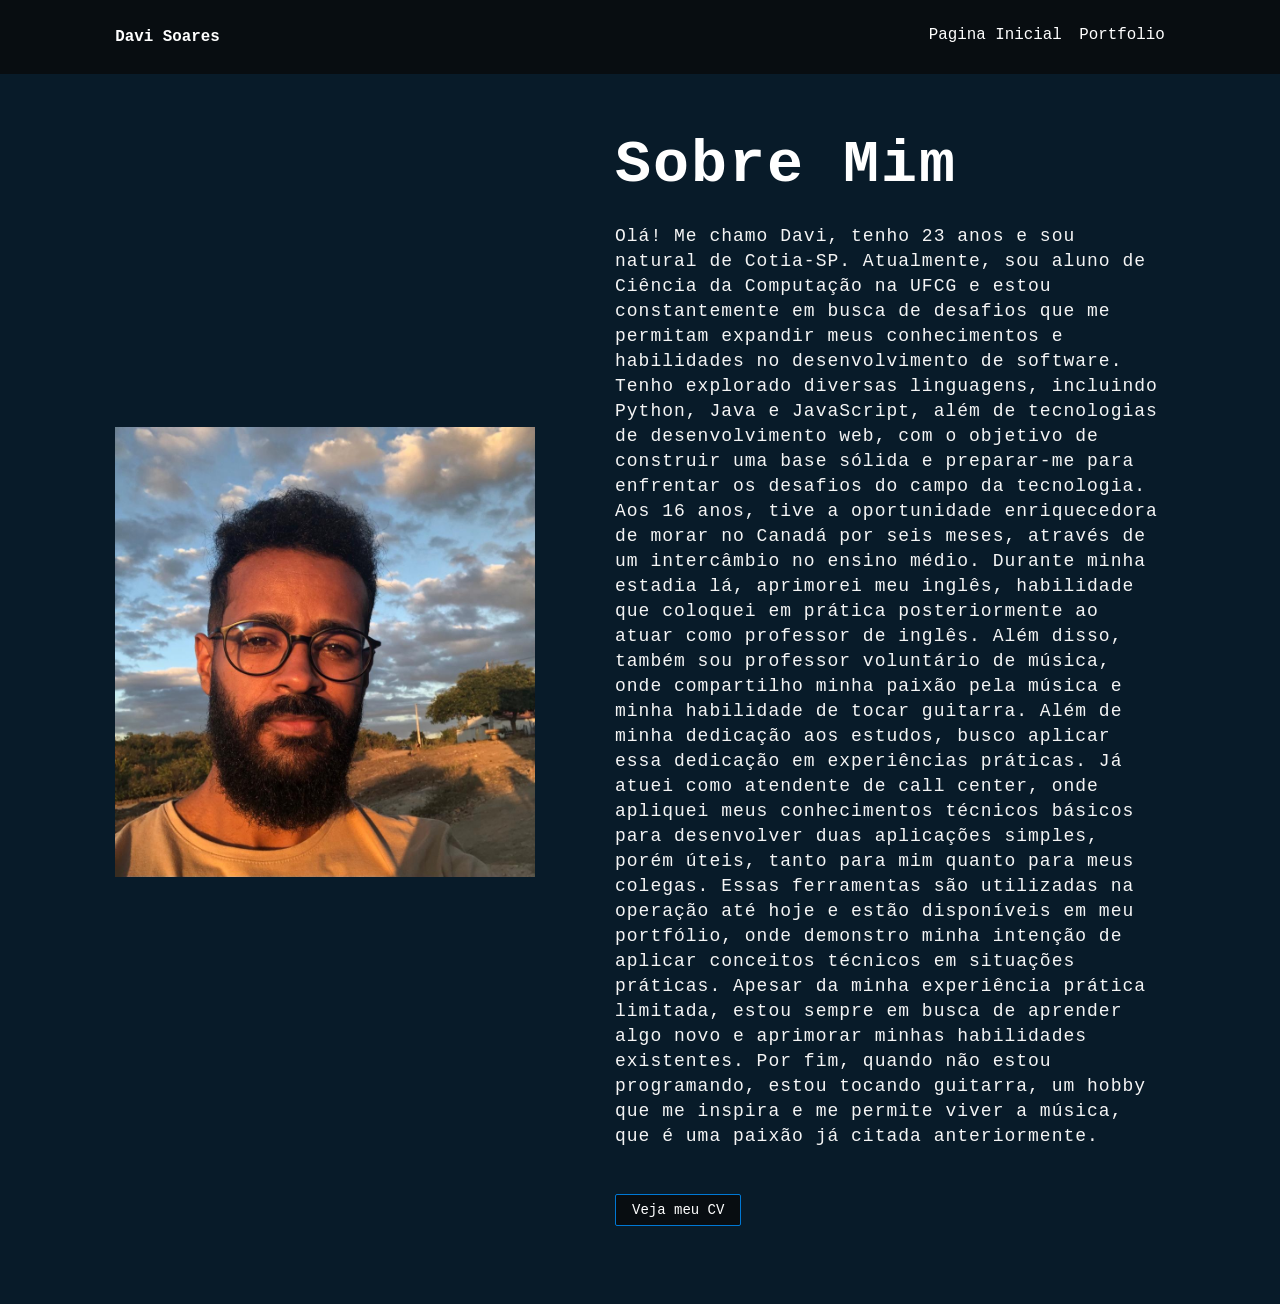
==== aboutme/aboutme.html @ b8b388c4 "Adição de files html com informações em inglês" ====
<!DOCTYPE html>
<html lang="pt-br">

<head>
    <meta charset="UTF-8">
    <meta name="viewport" content="width=device-width, initial-scale=1.0">
    <title>Davi Soares | Perfil</title>
    <link rel="stylesheet" href="aboutme.css">
    <link rel="preconnect" href="https://fonts.googleapis.com">
    <link href='https://unpkg.com/boxicons@2.1.4/css/boxicons.min.css' rel='stylesheet'>
</head>

<body>

    <header class="header">
        <a href="#personal" class="logo">Davi <span>Soares</span></a>
        <i class='bx bx-menu' id="menu-icon"></i>
        <nav class="navbar">
            <a href="../index.html">Pagina Inicial</a>
            <a href="../portfolio/portfolio.html">Portfolio</a>
        </nav>
    </header>

    <section class="profile">
        <div class="main">
            <img class="main-photo" src="Untitled.jpeg">
            <div class="profile-text">
                <h1>Sobre Mim</h1>
                <p>Olá! Me chamo Davi, tenho 23 anos e sou natural de Cotia-SP. Atualmente, sou aluno de Ciência da
                    Computação na UFCG e estou constantemente em busca de desafios que me permitam expandir meus
                    conhecimentos e habilidades no desenvolvimento de software. Tenho explorado diversas
                    linguagens, incluindo Python, Java e JavaScript, além de tecnologias de desenvolvimento web, com o
                    objetivo de construir uma base sólida e preparar-me para enfrentar os desafios do campo da
                    tecnologia.
                    Aos 16 anos, tive a oportunidade enriquecedora de morar no Canadá por seis meses, através de um
                    intercâmbio no ensino médio. Durante minha estadia lá, aprimorei meu inglês, habilidade que coloquei
                    em prática posteriormente ao atuar como professor de inglês. Além disso, também sou professor
                    voluntário de música, onde compartilho minha paixão pela música e minha habilidade de tocar
                    guitarra.
                    Além de minha dedicação aos estudos, busco aplicar essa dedicação em experiências práticas. Já atuei
                    como atendente de call
                    center, onde apliquei meus conhecimentos técnicos básicos para desenvolver duas aplicações
                    simples, porém úteis, tanto para mim quanto para meus colegas. Essas ferramentas são utilizadas na
                    operação até hoje e estão disponíveis em meu portfólio, onde demonstro minha intenção de aplicar
                    conceitos técnicos em situações práticas. Apesar da minha experiência prática limitada, estou
                    sempre em busca de aprender algo novo e aprimorar minhas habilidades existentes.
                    Por fim, quando não estou programando, estou tocando guitarra, um hobby que me inspira e me
                    permite viver a música, que é uma paixão já citada anteriormente.</p>

                <a href="https://drive.google.com/file/d/1RskADH64ZsdD-2j2eUOFaVzsk6uPOh6c/view?usp=sharing" download
                    target="_blank">
                    <button type="button">Veja meu CV</button>
                </a>

            </div>
        </div>
    </section>

    <script src="aboutme.js"></script>

</body>

</html>
---- aboutme/aboutme.css ----
* {
    padding: 0;
    margin: 0;
    font-family: "Roboto Mono", monospace;
    box-sizing: border-box;
}

html {
    font-size: 62.5%;
    overflow-x: hidden;
}

body {
    margin: 0;
    padding: 0;
}

.header {
    position: fixed;
    top: 0;
    left: 0;
    width: 100%;
    padding: 3rem 9%;
    background-color: #080d11;
    backdrop-filter: blur(10px);
    display: flex;
    justify-content: space-between;
    align-items: center;
    z-index: 100;
}

.navbar {
    display: flex;
}

.navbar a {
    font-size: 1.8rem;
    color: white;
    margin-left: 2rem;
    font-weight: 500;
    transition: 0.3s ease-in-out;
    border-bottom: 3px solid transparent;
    text-decoration: none;
}

.logo {
    font-size: 1.8rem;
    color: white;
    font-weight: bold;
    text-decoration: none;
}

.navbar a:hover,
.navbar a:active {
    color: #2a709e;
    border-bottom: 3px #2a709e;
}

#menu-icon {
    font-size: 3.6rem;
    color: #2a709e;
    display: none;
}

.profile {
    width: 100%;
    padding: 78px 0px;
    background-color: #081b29;
}

.profile img {
    height: auto;
    width: 420px;
}

.profile-text {
    width: 550px;
}

.main {
    width: 1130px;
    max-width: 95%;
    margin: 0 auto;
    display: flex;
    align-items: center;
    justify-content: space-around;
}

.profile-text {
    margin-top: 6rem;
}

.profile-text h1 {
    color: white;
    font-size: 60px;
    text-transform: capitalize;
    margin-bottom: 25px;
    letter-spacing: 2px;
}

.profile-text p {
    color: whitesmoke;
    letter-spacing: 1px;
    line-height: 25px;
    font-size: 18px;
    margin-bottom: 45px;
    max-width: 600px;
}

.profile-text button {
    display: inline-block;
    outline: 0;
    text-align: center;
    cursor: pointer;
    padding: 0px 16px;
    border-radius: 2px;
    min-width: 80px;
    height: 32px;
    background-color: #080d11;
    color: rgb(255, 255, 255);
    font-size: 14px;
    font-weight: 400;
    box-sizing: border-box;
    border: 1px solid rgb(0, 120, 212);
}

.profile-text button:hover {
    background-color: rgb(16, 110, 190);
    border: 1px solid rgb(16, 110, 190);
}

@media (max-width: 768px) {
    .main {
        flex-direction: column;
        align-items: center;
        padding: 2rem;
    }

    .profile img {
        margin-left: 0;
        margin-bottom: 1rem;
    }

    .profile img {
        width: 200px;
    }

    .profile-text h1 {
        font-size: 2rem;
        text-align: center;
        margin-bottom: 1rem;
    }

    .profile-text {
        max-width: 100%;
        text-align: center;
    }

    .profile-text p {
        font-size: 1.4rem;
        line-height: 1.4;
        margin-bottom: 1rem;
    }
}

@media (max-width: 1285px) {
    html {
        font-size: 55%;
    }
}

@media (max-width: 895px) {
    #menu-icon {
        display: block;
    }
}

@media (max-width: 991px) {
    .header {
        padding: 2rem 3%;
    }
}

@media (max-width: 895px) {
    #menu-icon {
        display: block;
    }

    .navbar {
        position: absolute;
        top: 100%;
        right: 0;
        width: 50%;
        padding: 1rem 3%;
        background-color: rgba(8, 13, 17, 0.8);
        border-bottom-left-radius: 2rem;
        border-left: 2px solid var(--main-color);
        border-bottom: 2px solid var(--main-color);
        display: none;
    }

    .navbar.active {
        display: flex;
        flex-direction: column;
    }

    .navbar a {
        display: block;
        font-size: 2rem;
        margin: 3rem 0;
        color: white;
        text-align: center;
    }
}
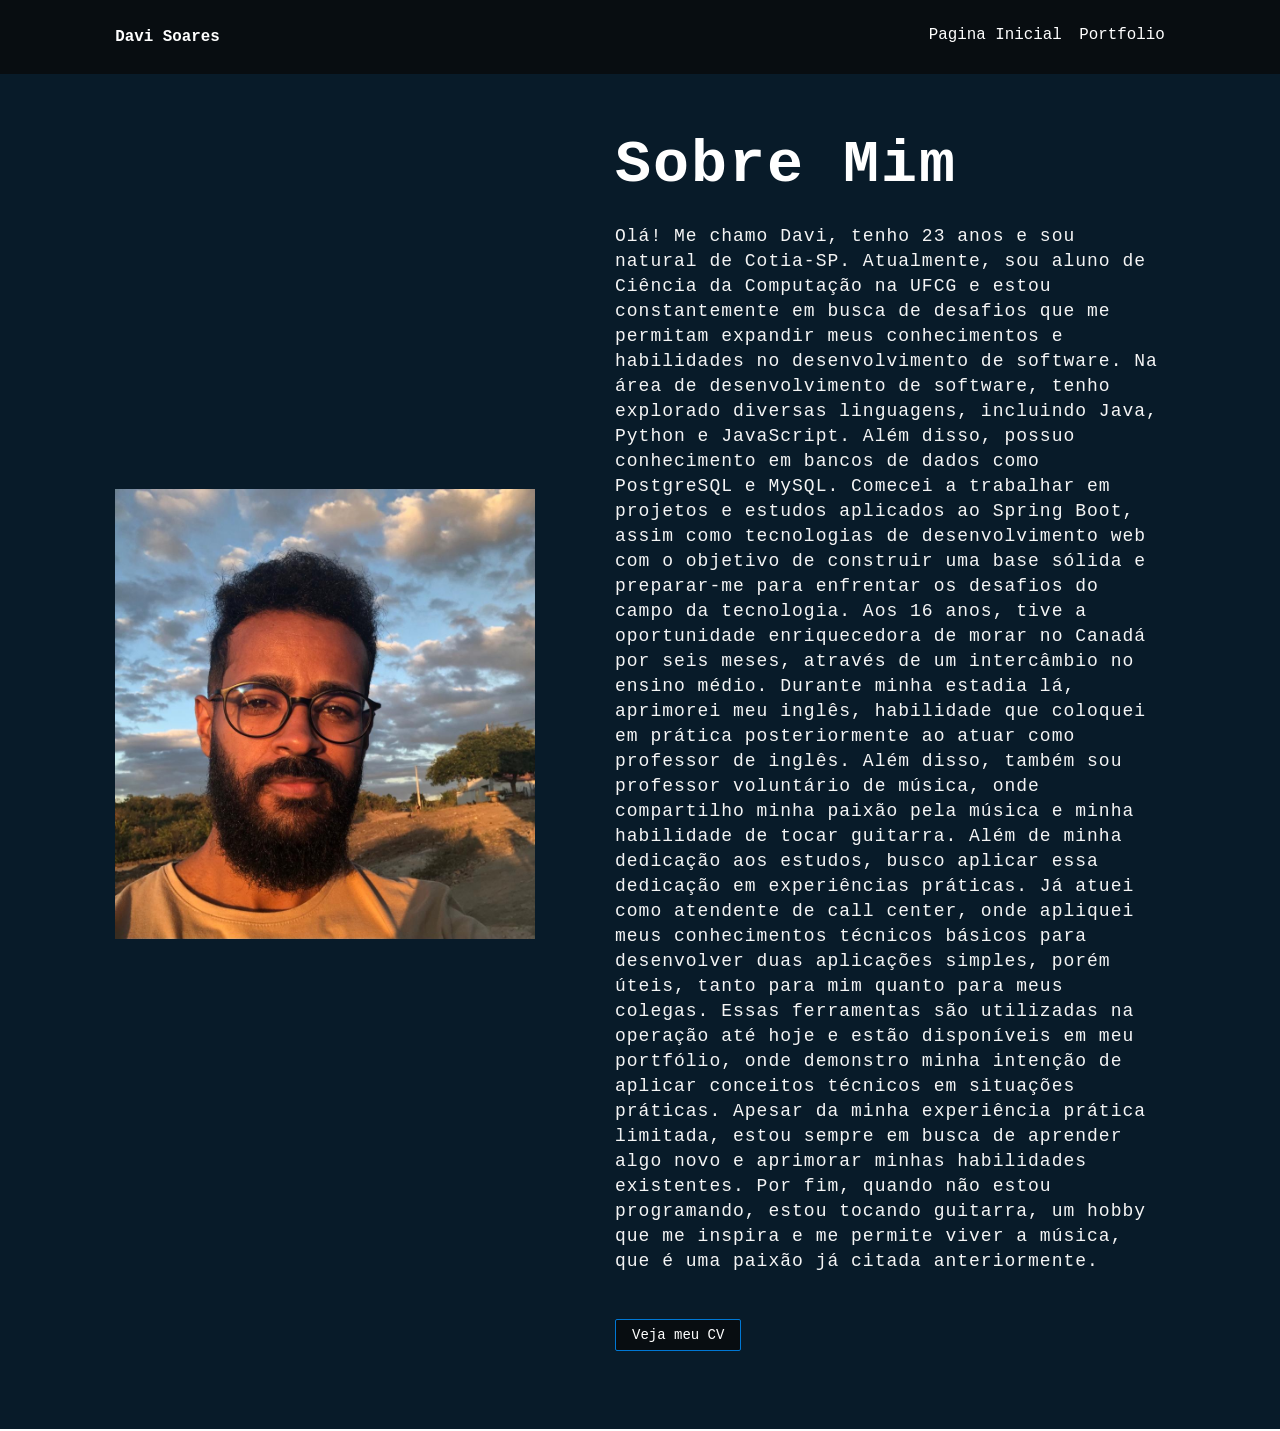
==== commit 0370b007: "Melhoria na descrição de alguns itens e textos" ====
--- a/aboutme/aboutme.html
+++ b/aboutme/aboutme.html
@@ -28,18 +28,17 @@
                 <h1>Sobre Mim</h1>
                 <p>Olá! Me chamo Davi, tenho 23 anos e sou natural de Cotia-SP. Atualmente, sou aluno de Ciência da
                     Computação na UFCG e estou constantemente em busca de desafios que me permitam expandir meus
-                    conhecimentos e habilidades no desenvolvimento de software. Tenho explorado diversas
-                    linguagens, incluindo Python, Java e JavaScript, além de tecnologias de desenvolvimento web, com o
-                    objetivo de construir uma base sólida e preparar-me para enfrentar os desafios do campo da
-                    tecnologia.
+                    conhecimentos e habilidades no desenvolvimento de software. Na área de desenvolvimento de software, tenho 
+                    explorado diversas linguagens, incluindo Java, Python e JavaScript. Além disso, possuo conhecimento em bancos de dados 
+                    como PostgreSQL e MySQL. Comecei a trabalhar em projetos e estudos aplicados ao Spring Boot, assim como 
+                    tecnologias de desenvolvimento web com o objetivo de construir uma base sólida e preparar-me para enfrentar os 
+                    desafios do campo da tecnologia.
                     Aos 16 anos, tive a oportunidade enriquecedora de morar no Canadá por seis meses, através de um
                     intercâmbio no ensino médio. Durante minha estadia lá, aprimorei meu inglês, habilidade que coloquei
                     em prática posteriormente ao atuar como professor de inglês. Além disso, também sou professor
-                    voluntário de música, onde compartilho minha paixão pela música e minha habilidade de tocar
-                    guitarra.
+                    voluntário de música, onde compartilho minha paixão pela música e minha habilidade de tocar guitarra.
                     Além de minha dedicação aos estudos, busco aplicar essa dedicação em experiências práticas. Já atuei
-                    como atendente de call
-                    center, onde apliquei meus conhecimentos técnicos básicos para desenvolver duas aplicações
+                    como atendente de call center, onde apliquei meus conhecimentos técnicos básicos para desenvolver duas aplicações
                     simples, porém úteis, tanto para mim quanto para meus colegas. Essas ferramentas são utilizadas na
                     operação até hoje e estão disponíveis em meu portfólio, onde demonstro minha intenção de aplicar
                     conceitos técnicos em situações práticas. Apesar da minha experiência prática limitada, estou
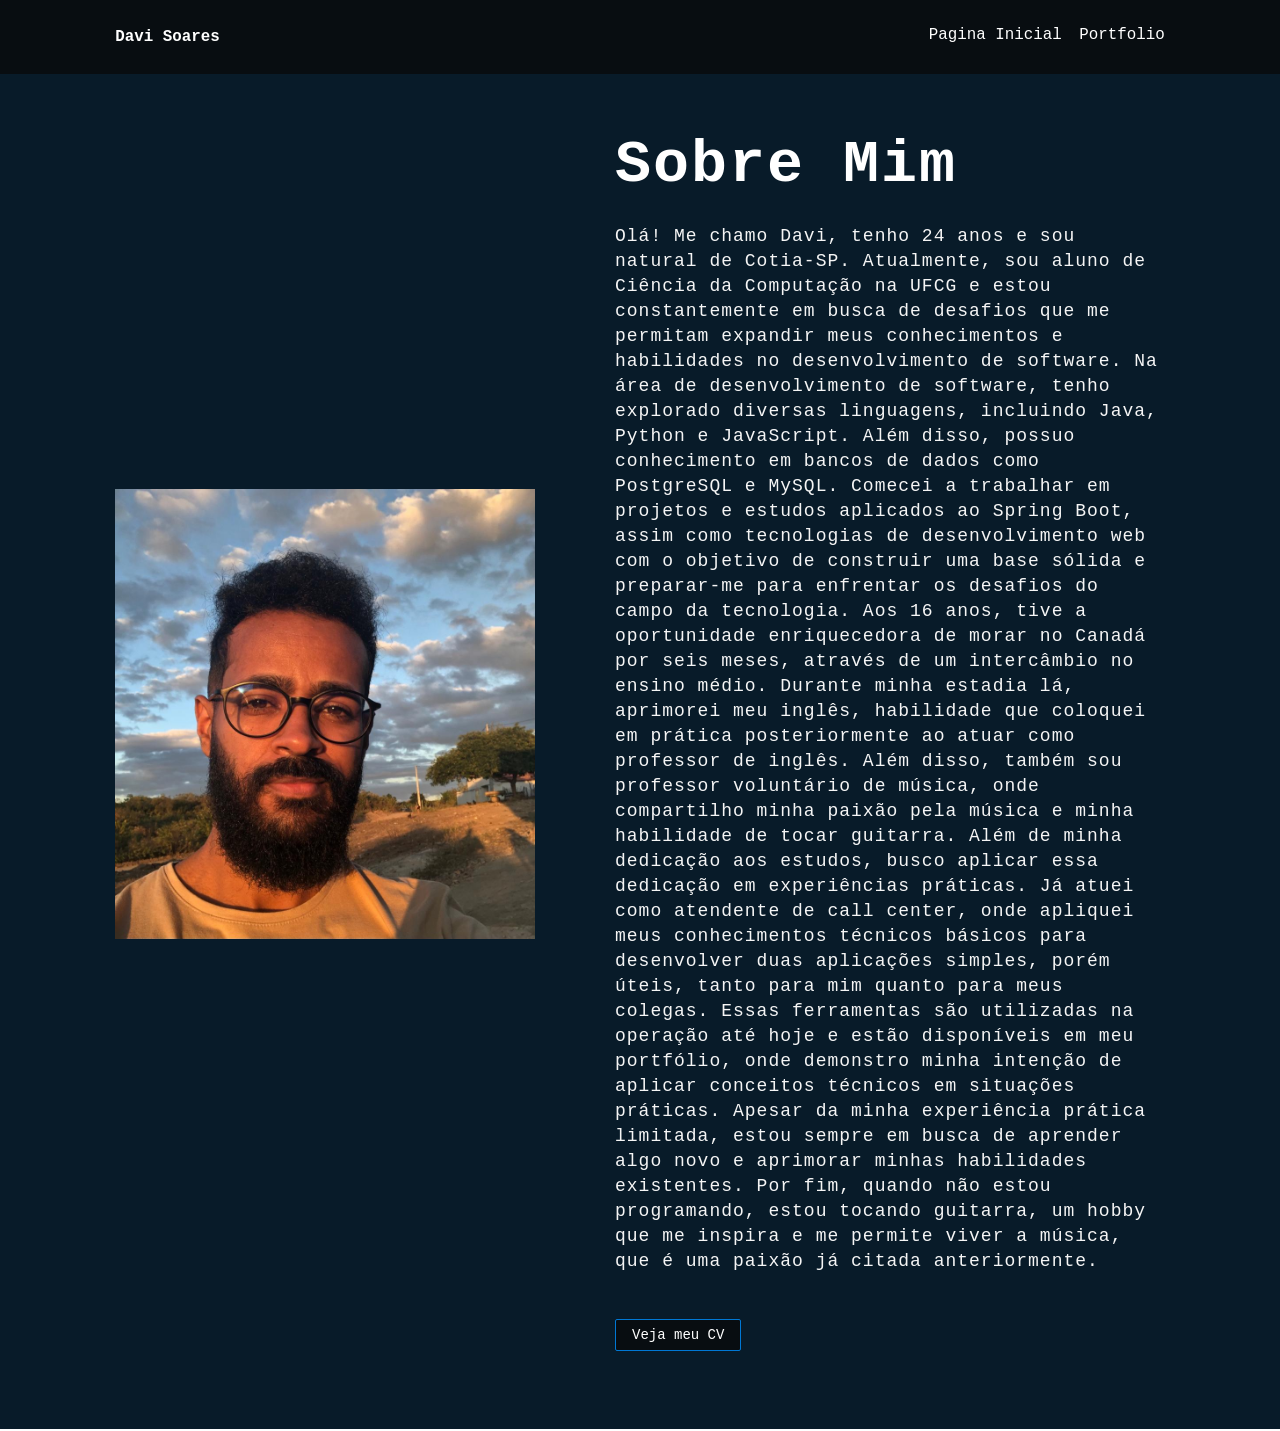
==== commit 1d57258b: "fix: correção infos 'sobre mim'" ====
--- a/aboutme/aboutme.html
+++ b/aboutme/aboutme.html
@@ -26,19 +26,25 @@
             <img class="main-photo" src="Untitled.jpeg">
             <div class="profile-text">
                 <h1>Sobre Mim</h1>
-                <p>Olá! Me chamo Davi, tenho 23 anos e sou natural de Cotia-SP. Atualmente, sou aluno de Ciência da
+                <p>Olá! Me chamo Davi, tenho 24 anos e sou natural de Cotia-SP. Atualmente, sou aluno de Ciência da
                     Computação na UFCG e estou constantemente em busca de desafios que me permitam expandir meus
-                    conhecimentos e habilidades no desenvolvimento de software. Na área de desenvolvimento de software, tenho 
-                    explorado diversas linguagens, incluindo Java, Python e JavaScript. Além disso, possuo conhecimento em bancos de dados 
-                    como PostgreSQL e MySQL. Comecei a trabalhar em projetos e estudos aplicados ao Spring Boot, assim como 
-                    tecnologias de desenvolvimento web com o objetivo de construir uma base sólida e preparar-me para enfrentar os 
+                    conhecimentos e habilidades no desenvolvimento de software. Na área de desenvolvimento de software,
+                    tenho
+                    explorado diversas linguagens, incluindo Java, Python e JavaScript. Além disso, possuo conhecimento
+                    em bancos de dados
+                    como PostgreSQL e MySQL. Comecei a trabalhar em projetos e estudos aplicados ao Spring Boot, assim
+                    como
+                    tecnologias de desenvolvimento web com o objetivo de construir uma base sólida e preparar-me para
+                    enfrentar os
                     desafios do campo da tecnologia.
                     Aos 16 anos, tive a oportunidade enriquecedora de morar no Canadá por seis meses, através de um
                     intercâmbio no ensino médio. Durante minha estadia lá, aprimorei meu inglês, habilidade que coloquei
                     em prática posteriormente ao atuar como professor de inglês. Além disso, também sou professor
-                    voluntário de música, onde compartilho minha paixão pela música e minha habilidade de tocar guitarra.
+                    voluntário de música, onde compartilho minha paixão pela música e minha habilidade de tocar
+                    guitarra.
                     Além de minha dedicação aos estudos, busco aplicar essa dedicação em experiências práticas. Já atuei
-                    como atendente de call center, onde apliquei meus conhecimentos técnicos básicos para desenvolver duas aplicações
+                    como atendente de call center, onde apliquei meus conhecimentos técnicos básicos para desenvolver
+                    duas aplicações
                     simples, porém úteis, tanto para mim quanto para meus colegas. Essas ferramentas são utilizadas na
                     operação até hoje e estão disponíveis em meu portfólio, onde demonstro minha intenção de aplicar
                     conceitos técnicos em situações práticas. Apesar da minha experiência prática limitada, estou
@@ -46,7 +52,7 @@
                     Por fim, quando não estou programando, estou tocando guitarra, um hobby que me inspira e me
                     permite viver a música, que é uma paixão já citada anteriormente.</p>
 
-                <a href="https://drive.google.com/file/d/1RskADH64ZsdD-2j2eUOFaVzsk6uPOh6c/view?usp=sharing" download
+                <a href="https://drive.google.com/file/d/1Dxp53ffgp3NlL-S8feNeYgYKxySYdqhZ/view?usp=sharing" download
                     target="_blank">
                     <button type="button">Veja meu CV</button>
                 </a>
